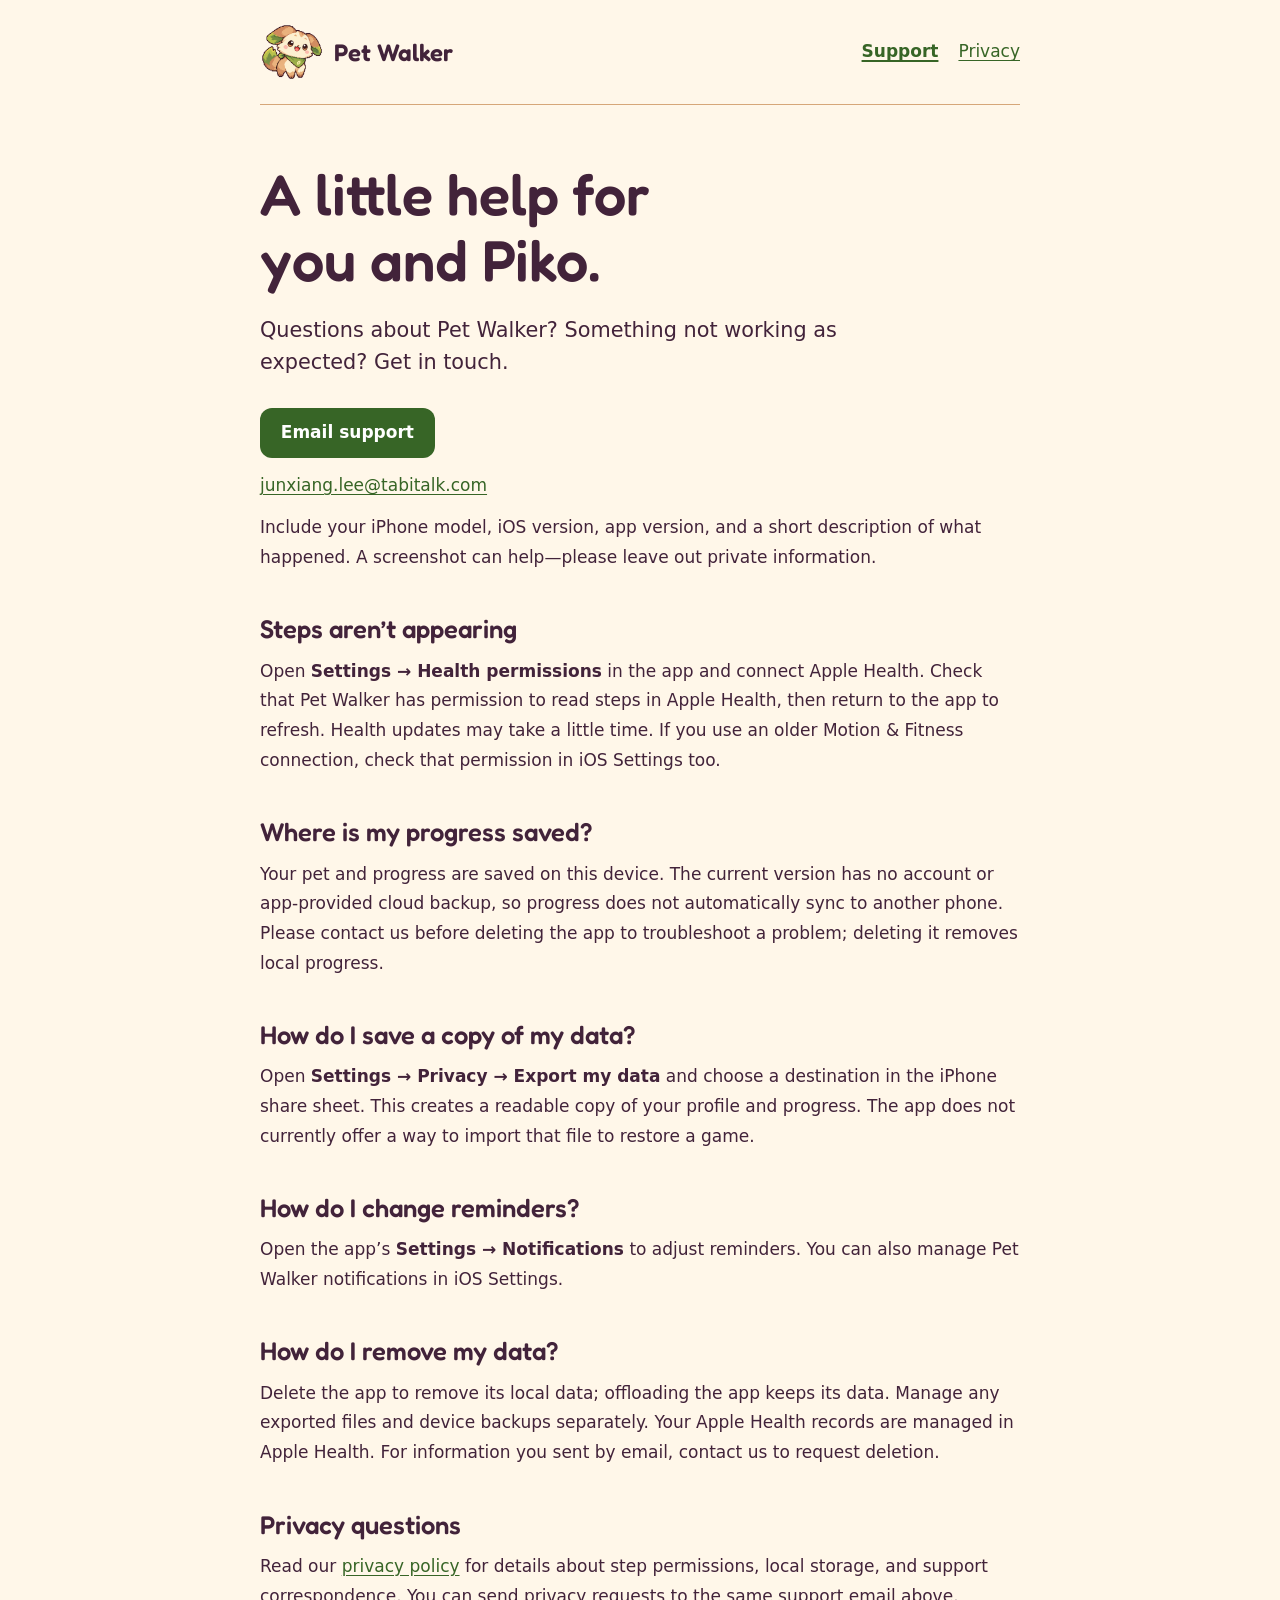
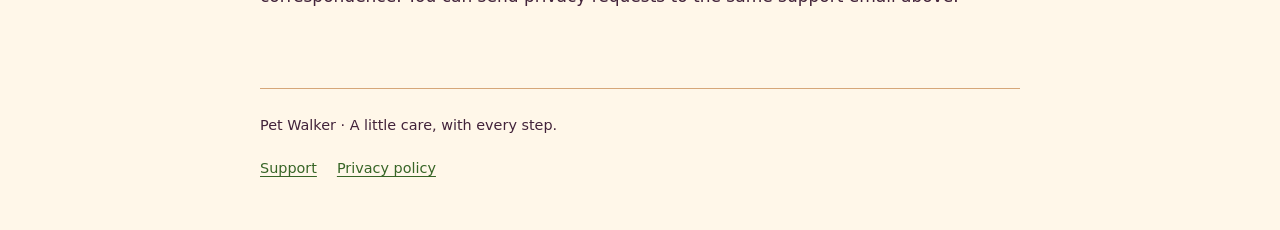
==== index.html @ 40575b74 "Publish Pet Walker support and privacy pages" ====
<!doctype html>
<html lang="en"><head><meta charset="utf-8"><meta name="viewport" content="width=device-width, initial-scale=1"><meta name="description" content="Pet Walker support: help and information for the virtual pet app featuring Piko."><title>Support · Pet Walker</title><link rel="icon" href="assets/piko.png"><link rel="stylesheet" href="styles.css"></head>
<body><!-- THESIS: Clear help and privacy information for Piko’s players.
OWN-WORLD: Existing cream, plum and leaf palette; Fredoka headings and original Piko artwork.
STORY: Find support, understand local data use, and manage permissions.
FIRST VIEWPORT: Compact pet wordmark and two links; page title and email action or policy summary.
FORM: Single-column reading page, an extension of the existing brand.
FINISH: unreviewed and undocumented is unfinished; this build ends with the finish review, the verdict, and DESIGN.md --><a class="skip" href="#main">Skip to content</a><header><a class="brand" href="index.html"><img src="assets/piko.png" alt="" width="64" height="64">Pet Walker</a><nav aria-label="Main navigation"><a href="index.html" aria-current="page">Support</a><a href="privacy.html">Privacy</a></nav></header><main id="main"><h1>A little help for<br>you and Piko.</h1>
<p class="intro">Questions about Pet Walker? Something not working as expected? Get in touch.</p>
<a class="contact" href="mailto:junxiang.lee@tabitalk.com?subject=Pet%20Walker%20support">Email support</a>
<p><a href="mailto:junxiang.lee@tabitalk.com">junxiang.lee@tabitalk.com</a></p>
<p>Include your iPhone model, iOS version, app version, and a short description of what happened. A screenshot can help—please leave out private information.</p>
<h2>Steps aren’t appearing</h2>
<p>Open <strong>Settings → Health permissions</strong> in the app and connect Apple Health. Check that Pet Walker has permission to read steps in Apple Health, then return to the app to refresh. Health updates may take a little time. If you use an older Motion &amp; Fitness connection, check that permission in iOS Settings too.</p>
<h2>Where is my progress saved?</h2>
<p>Your pet and progress are saved on this device. The current version has no account or app-provided cloud backup, so progress does not automatically sync to another phone. Please contact us before deleting the app to troubleshoot a problem; deleting it removes local progress.</p>
<h2>How do I save a copy of my data?</h2>
<p>Open <strong>Settings → Privacy → Export my data</strong> and choose a destination in the iPhone share sheet. This creates a readable copy of your profile and progress. The app does not currently offer a way to import that file to restore a game.</p>
<h2>How do I change reminders?</h2>
<p>Open the app’s <strong>Settings → Notifications</strong> to adjust reminders. You can also manage Pet Walker notifications in iOS Settings.</p>
<h2>How do I remove my data?</h2>
<p>Delete the app to remove its local data; offloading the app keeps its data. Manage any exported files and device backups separately. Your Apple Health records are managed in Apple Health. For information you sent by email, contact us to request deletion.</p>
<h2>Privacy questions</h2>
<p>Read our <a href="privacy.html">privacy policy</a> for details about step permissions, local storage, and support correspondence. You can send privacy requests to the same support email above.</p></main><footer>Pet Walker · A little care, with every step.<nav aria-label="Footer"><a href="index.html">Support</a><a href="privacy.html">Privacy policy</a></nav></footer></body></html>
---- styles.css ----
@font-face{font-family:Fredoka;src:url("assets/fredoka.ttf") format("truetype");font-weight:300 700;font-display:swap}
:root{color-scheme:light;--paper:#fff7e9;--ink:#42233a;--leaf:#376526;--line:#d6a779}*{box-sizing:border-box}body{margin:0;background:var(--paper);color:var(--ink);font:1.0625rem/1.75 system-ui,sans-serif}a{color:var(--leaf);text-underline-offset:.2em;overflow-wrap:anywhere}a:hover{text-decoration-thickness:2px}a:focus-visible{outline:3px solid var(--leaf);outline-offset:5px}header,main,footer{width:min(100% - 3rem,760px);margin:auto}header{display:flex;align-items:center;justify-content:space-between;gap:1rem;padding:1.25rem 0;border-bottom:1px solid var(--line)}.brand{display:flex;align-items:center;gap:.6rem;font:600 1.5rem Fredoka,sans-serif;color:var(--ink);text-decoration:none}.brand img{object-fit:contain}nav{display:flex;gap:1.25rem}nav a{display:inline-flex;align-items:center;min-height:44px}nav [aria-current]{font-weight:700;text-decoration-thickness:2px}main{padding:3.5rem 0 4rem}h1,h2{font-family:Fredoka,sans-serif;font-weight:550;line-height:1.15;text-wrap:balance}h1{font-size:clamp(2.4rem,6vw,3.6rem);margin:0 0 1.3rem}h2{font-size:1.6rem;margin:2.6rem 0 .7rem}p{margin:.8rem 0}.intro{font-size:1.3rem;line-height:1.55;max-width:48ch}.meta{font-size:.9rem;margin:1.4rem 0 2.5rem}.contact{display:inline-flex;background:var(--leaf);color:white;padding:.65rem 1.3rem;border-radius:12px;text-decoration:none;font-weight:650;margin-top:1rem;min-height:48px}.contact:hover{background:#294c1c}footer{padding:1.5rem 0 2.5rem;border-top:1px solid var(--line);font-size:.9rem}footer nav{margin-top:.5rem}.skip{position:absolute;left:1rem;top:-100px;background:white;padding:.6rem}.skip:focus{top:1rem}@media(max-width:480px){header{flex-wrap:wrap;padding-top:.8rem}.brand{font-size:1.35rem}.brand img{width:48px;height:48px}header nav{gap:1rem}main{padding-top:2.5rem}header,main,footer{width:calc(100% - 2.5rem)}}
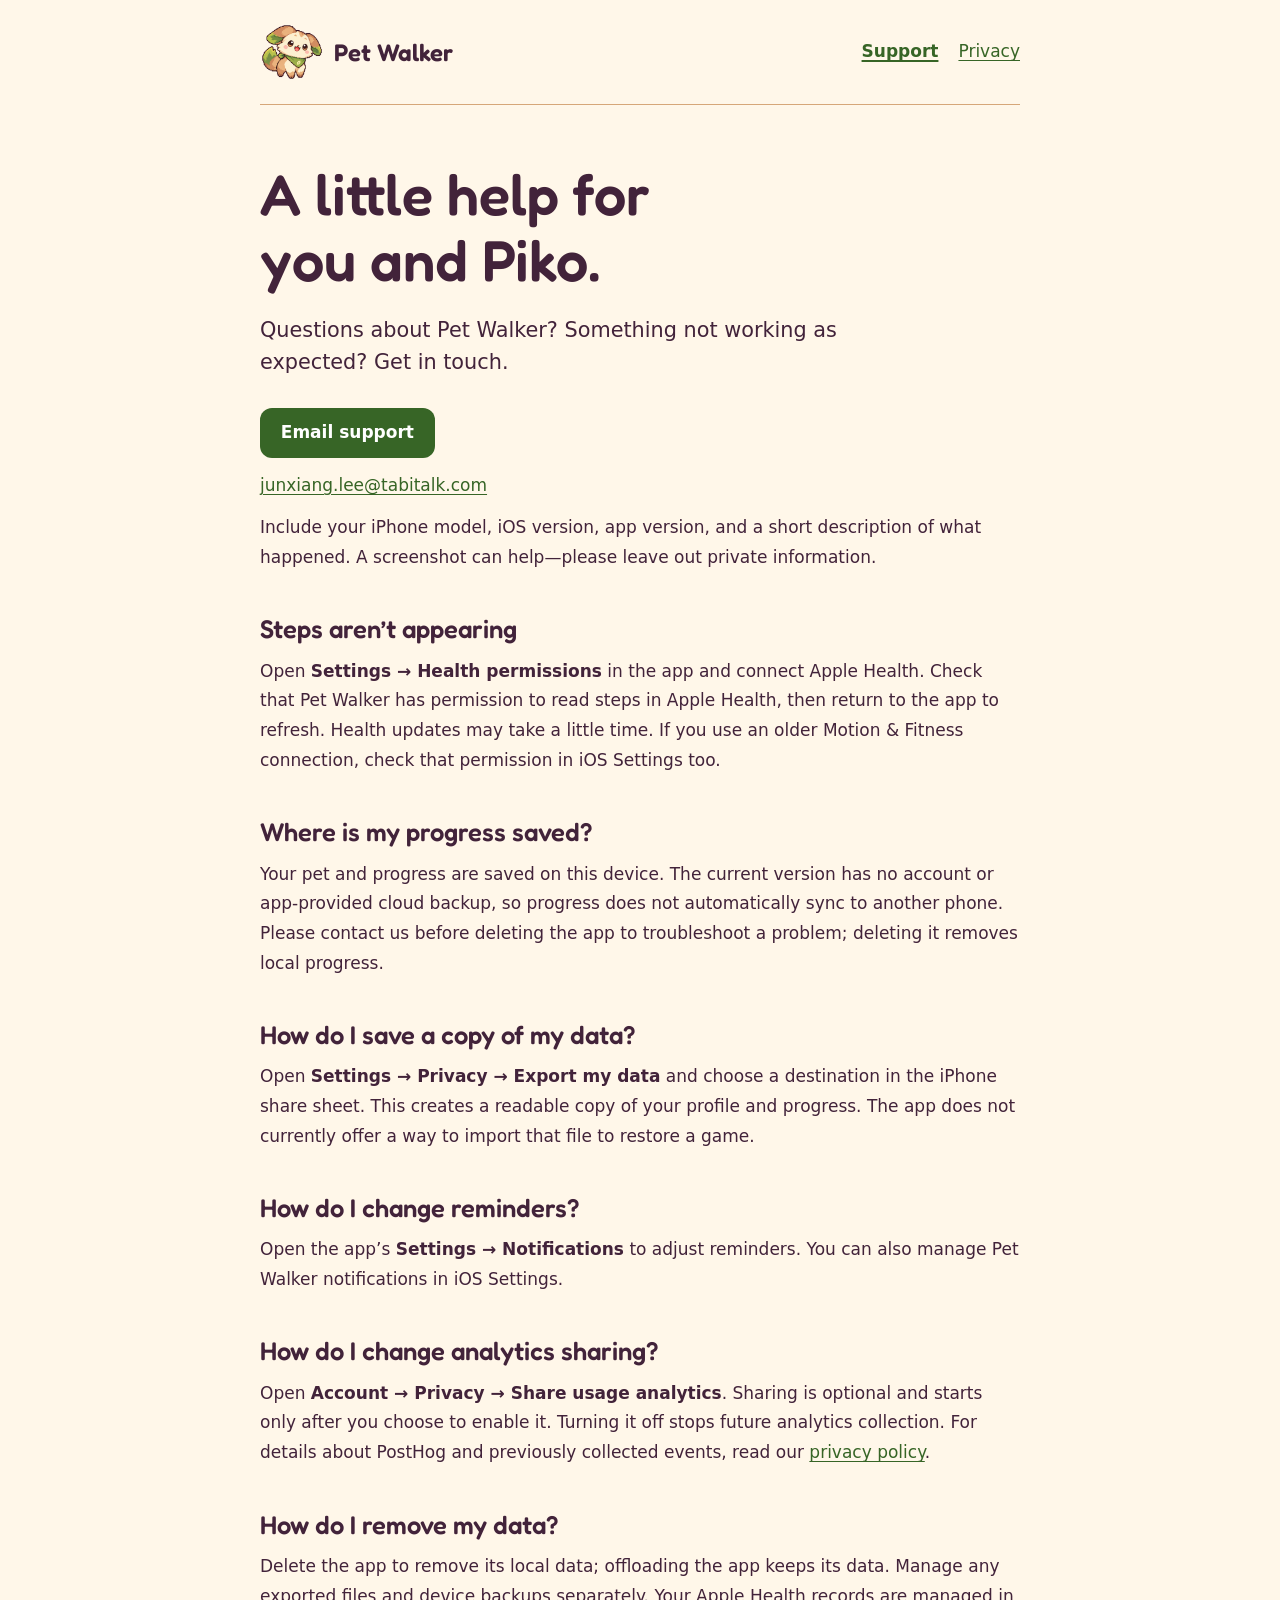
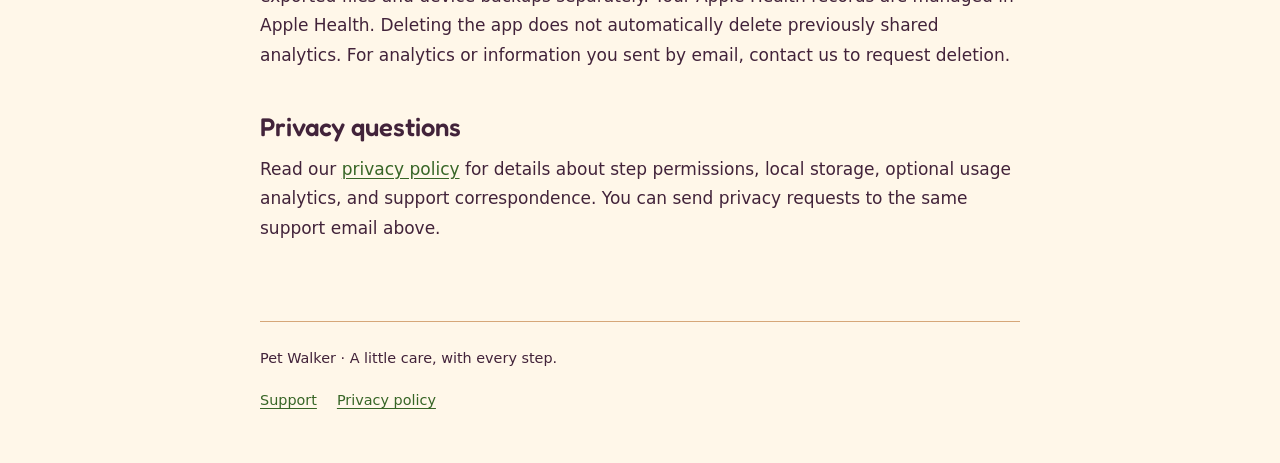
==== commit e48c3b3b: "Document optional PostHog analytics and privacy choices" ====
--- a/index.html
+++ b/index.html
@@ -18,7 +18,9 @@
 <p>Open <strong>Settings → Privacy → Export my data</strong> and choose a destination in the iPhone share sheet. This creates a readable copy of your profile and progress. The app does not currently offer a way to import that file to restore a game.</p>
 <h2>How do I change reminders?</h2>
 <p>Open the app’s <strong>Settings → Notifications</strong> to adjust reminders. You can also manage Pet Walker notifications in iOS Settings.</p>
+<h2>How do I change analytics sharing?</h2>
+<p>Open <strong>Account → Privacy → Share usage analytics</strong>. Sharing is optional and starts only after you choose to enable it. Turning it off stops future analytics collection. For details about PostHog and previously collected events, read our <a href="privacy.html">privacy policy</a>.</p>
 <h2>How do I remove my data?</h2>
-<p>Delete the app to remove its local data; offloading the app keeps its data. Manage any exported files and device backups separately. Your Apple Health records are managed in Apple Health. For information you sent by email, contact us to request deletion.</p>
+<p>Delete the app to remove its local data; offloading the app keeps its data. Manage any exported files and device backups separately. Your Apple Health records are managed in Apple Health. Deleting the app does not automatically delete previously shared analytics. For analytics or information you sent by email, contact us to request deletion.</p>
 <h2>Privacy questions</h2>
-<p>Read our <a href="privacy.html">privacy policy</a> for details about step permissions, local storage, and support correspondence. You can send privacy requests to the same support email above.</p></main><footer>Pet Walker · A little care, with every step.<nav aria-label="Footer"><a href="index.html">Support</a><a href="privacy.html">Privacy policy</a></nav></footer></body></html>+<p>Read our <a href="privacy.html">privacy policy</a> for details about step permissions, local storage, optional usage analytics, and support correspondence. You can send privacy requests to the same support email above.</p></main><footer>Pet Walker · A little care, with every step.<nav aria-label="Footer"><a href="index.html">Support</a><a href="privacy.html">Privacy policy</a></nav></footer></body></html>
